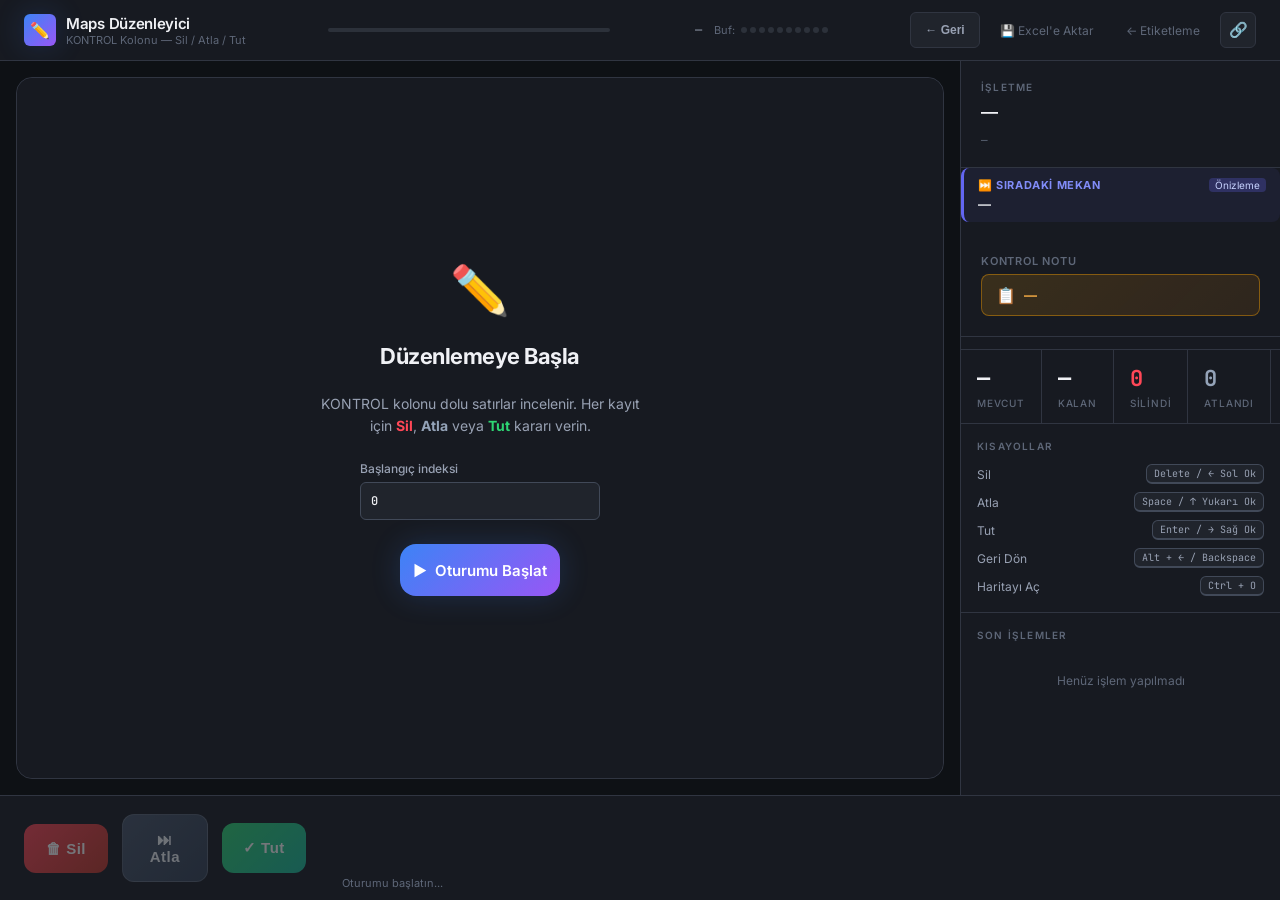
==== static/edit.html @ 7e4ead24 "Ilk surum: Google Maps etiketleme ve SQLite tabanli duzenleme araci Co-Authored-By: Claude Sonnet 5." ====
<!DOCTYPE html>
<html lang="tr">
<head>
  <meta charset="UTF-8" />
  <meta name="viewport" content="width=device-width, initial-scale=1.0" />
  <meta name="description" content="Google Maps kayıtlarını düzenle: KONTROL kolonlu satırları incele, Sil, Atla veya Tut." />
  <title>Maps Düzenleyici — KONTROL Kolonu</title>
  <link rel="stylesheet" href="/static/style.css?v=20261013-edit" />
  <style>
    /* Düzenle Akışı Özel Stilleri */
    .edit-action-bar {
      display: flex;
      gap: 14px;
      padding: 18px 24px;
      background: var(--surface-2);
      border-top: 1px solid var(--border);
      justify-content: center;
      align-items: center;
    }
    .btn-delete {
      flex: 1; max-width: 200px; padding: 16px 20px;
      font-size: 15px; font-weight: 700; border-radius: 12px;
      border: none; cursor: pointer; transition: all 0.2s ease;
      background: linear-gradient(135deg, #ff4757, #c0392b);
      color: #fff; letter-spacing: 0.5px;
    }
    .btn-delete:hover:not(:disabled) { transform: translateY(-2px); box-shadow: 0 8px 24px rgba(255,71,87,0.4); }
    .btn-delete:active:not(:disabled) { transform: translateY(0); }
    .btn-delete:disabled { opacity: 0.4; cursor: not-allowed; }

    .btn-skip {
      flex: 1; max-width: 200px; padding: 16px 20px;
      font-size: 15px; font-weight: 700; border-radius: 12px;
      border: 1px solid rgba(255,255,255,0.15); cursor: pointer; transition: all 0.2s ease;
      background: linear-gradient(135deg, #475569, #334155);
      color: #f1f5f9; letter-spacing: 0.5px;
    }
    .btn-skip:hover:not(:disabled) { transform: translateY(-2px); box-shadow: 0 8px 24px rgba(71,85,105,0.4); background: linear-gradient(135deg, #64748b, #475569); }
    .btn-skip:active:not(:disabled) { transform: translateY(0); }
    .btn-skip:disabled { opacity: 0.4; cursor: not-allowed; }

    .btn-keep {
      flex: 1; max-width: 200px; padding: 16px 20px;
      font-size: 15px; font-weight: 700; border-radius: 12px;
      border: none; cursor: pointer; transition: all 0.2s ease;
      background: linear-gradient(135deg, #2ed573, #1abc9c);
      color: #fff; letter-spacing: 0.5px;
    }
    .btn-keep:hover:not(:disabled) { transform: translateY(-2px); box-shadow: 0 8px 24px rgba(46,213,115,0.4); }
    .btn-keep:active:not(:disabled) { transform: translateY(0); }
    .btn-keep:disabled { opacity: 0.4; cursor: not-allowed; }

    .kontrol-badge {
      display: inline-flex; align-items: center; gap: 8px;
      padding: 10px 14px;
      background: linear-gradient(135deg, rgba(255,165,0,0.15), rgba(255,140,0,0.1));
      border: 1px solid rgba(255,165,0,0.4);
      border-radius: 8px; color: #ffb347;
      font-size: 13px; font-weight: 600;
      width: 100%; box-sizing: border-box; word-break: break-word;
    }
    .kontrol-badge-icon { font-size: 16px; flex-shrink: 0; }

    .edit-history-item {
      display: flex; align-items: center; justify-content: space-between;
      padding: 8px 12px; border-radius: 8px; margin-bottom: 4px;
      font-size: 12px; background: var(--surface-3); gap: 8px;
    }
    .edit-history-name { flex: 1; overflow: hidden; text-overflow: ellipsis; white-space: nowrap; color: var(--text-primary); }
    .edit-history-action { font-weight: 700; font-size: 11px; padding: 2px 8px; border-radius: 4px; flex-shrink: 0; }
    .edit-history-action.deleted { background: rgba(255,71,87,0.2); color: #ff4757; }
    .edit-history-action.kept { background: rgba(46,213,115,0.2); color: #2ed573; }
    .edit-history-action.skipped { background: rgba(148,163,184,0.2); color: #94a3b8; }

    .action-shortcut-hint { font-size: 11px; color: var(--text-muted); text-align: center; padding: 6px 0 10px; }
    .kontrol-section { margin-bottom: 12px; }
    .kontrol-label-text { font-size: 11px; font-weight: 600; color: var(--text-muted); text-transform: uppercase; letter-spacing: 0.8px; margin-bottom: 6px; }

    .back-link {
      display: inline-flex; align-items: center; gap: 6px;
      color: var(--text-muted); font-size: 12px; text-decoration: none;
      padding: 5px 12px; border-radius: 6px; border: 1px solid var(--border);
      transition: all 0.2s;
    }
    .back-link:hover { color: var(--text-primary); border-color: var(--accent); background: rgba(99,102,241,0.08); }

    .next-preview-card {
      border-left: 3px solid #6366f1;
      background: rgba(99, 102, 241, 0.08);
      margin-bottom: 12px;
      padding: 10px 14px;
      border-radius: 8px;
    }
  </style>
</head>
<body>

<div id="app">

  <!-- HEADER -->
  <header id="header">
    <div class="header-brand">
      <div class="brand-icon">&#9999;&#65039;</div>
      <div>
        <h1>Maps Düzenleyici</h1>
        <div class="brand-sub">KONTROL Kolonu &mdash; Sil / Atla / Tut</div>
      </div>
    </div>

    <div id="progress-section">
      <div id="progress-bar-wrapper"><div id="progress-bar-fill"></div></div>
      <span id="progress-text">&mdash;</span>
      <div id="buffer-indicator">
        <span>Buf:</span>
        <div class="buffer-dots" id="buffer-dots">
          <div class="buffer-dot" data-dot="0"></div>
          <div class="buffer-dot" data-dot="1"></div>
          <div class="buffer-dot" data-dot="2"></div>
          <div class="buffer-dot" data-dot="3"></div>
          <div class="buffer-dot" data-dot="4"></div>
          <div class="buffer-dot" data-dot="5"></div>
          <div class="buffer-dot" data-dot="6"></div>
          <div class="buffer-dot" data-dot="7"></div>
          <div class="buffer-dot" data-dot="8"></div>
          <div class="buffer-dot" data-dot="9"></div>
        </div>
      </div>
    </div>

    <div class="header-actions">
      <button class="btn-icon btn-nav" id="back-btn" title="Önceki kayda dön (Alt + Sol Ok)" disabled>← Geri</button>
      <a href="/api/edit/export" class="back-link" id="export-btn" download title="Veritabanındaki güncel hali Excel olarak indir">&#128190; Excel'e Aktar</a>
      <a href="/" class="back-link" title="Etiketleme sayfasına dön">&larr; Etiketleme</a>
      <button class="btn-icon" id="open-url-btn" title="Haritayı tarayıcıda aç" disabled>&#128279;</button>
    </div>
  </header>

  <!-- MAIN -->
  <main id="main-content">

    <section id="screenshot-panel">
      <div id="screenshot-container">

        <!-- Başlangıç Ekranı -->
        <div id="start-screen">
          <div class="start-icon">&#9999;&#65039;</div>
          <h2 class="start-title">Düzenlemeye Başla</h2>
          <p class="start-subtitle">
            KONTROL kolonu dolu satırlar incelenir. Her kayıt için
            <strong style="color:#ff4757">Sil</strong>,
            <strong style="color:#94a3b8">Atla</strong> veya
            <strong style="color:#2ed573">Tut</strong> kararı verin.
          </p>
          <label class="start-index-field" for="start-index-input">
            <span>Başlangıç indeksi</span>
            <input id="start-index-input" type="text" value="0" autocomplete="off" />
          </label>
          <button id="start-btn">
            <span>&#9654;</span> Oturumu Başlat
          </button>
        </div>

        <!-- Loading -->
        <div id="loading-overlay" class="hidden">
          <div class="spinner"></div>
          <div class="loading-text" id="loading-text">Harita yükleniyor...</div>
        </div>

        <div id="error-badge"></div>
        <img id="screenshot-img" alt="Google Maps Screenshot" />
      </div>
    </section>

    <!-- Sağ Bilgi Paneli -->
    <aside id="info-panel">

      <div class="info-card">
        <div class="info-card-label">İşletme</div>
        <div class="business-name" id="business-name">&mdash;</div>
        <div class="url-preview" id="url-preview" title="Tıkla: URL'yi kopyala">&mdash;</div>
      </div>

      <!-- Sonraki Mekan Önizleme Kartı -->
      <div class="next-preview-card" id="next-preview-card">
        <div style="display:flex; justify-content:space-between; align-items:center; margin-bottom: 4px;">
          <span style="font-size:11px; font-weight:700; color:#818cf8; text-transform:uppercase; letter-spacing:0.6px;">⏭️ Sıradaki Mekan</span>
          <span style="font-size:10px; background:rgba(99,102,241,0.25); color:#c7d2fe; padding:1px 6px; border-radius:4px;">Önizleme</span>
        </div>
        <div id="next-business-name" style="font-size:13px; font-weight:600; color:var(--text-primary); overflow:hidden; text-overflow:ellipsis; white-space:nowrap;">
          &mdash;
        </div>
      </div>

      <!-- KONTROL Değeri -->
      <div class="info-card kontrol-section">
        <div class="kontrol-label-text">Kontrol Notu</div>
        <div class="kontrol-badge" id="kontrol-badge">
          <span class="kontrol-badge-icon">&#128203;</span>
          <span id="kontrol-value-text">&mdash;</span>
        </div>
      </div>

      <!-- İstatistikler -->
      <div class="stats-grid" style="grid-template-columns: repeat(5, 1fr);">
        <div class="stat-item">
          <div class="stat-value" id="stat-current">&mdash;</div>
          <div class="stat-label">Mevcut</div>
        </div>
        <div class="stat-item">
          <div class="stat-value" id="stat-remaining">&mdash;</div>
          <div class="stat-label">Kalan</div>
        </div>
        <div class="stat-item">
          <div class="stat-value" id="stat-deleted" style="color:#ff4757;">0</div>
          <div class="stat-label">Silindi</div>
        </div>
        <div class="stat-item">
          <div class="stat-value" id="stat-skipped" style="color:#94a3b8;">0</div>
          <div class="stat-label">Atlandı</div>
        </div>
        <div class="stat-item">
          <div class="stat-value" id="stat-kept" style="color:#2ed573;">0</div>
          <div class="stat-label">Tutuldu</div>
        </div>
      </div>

      <!-- Kısayollar -->
      <div class="shortcuts-section">
        <div class="shortcut-title">Kısayollar</div>
        <div class="shortcut-list">
          <div class="shortcut-item"><span>Sil</span><span class="kbd">Delete / &larr; Sol Ok</span></div>
          <div class="shortcut-item"><span>Atla</span><span class="kbd">Space / &uarr; Yukarı Ok</span></div>
          <div class="shortcut-item"><span>Tut</span><span class="kbd">Enter / &rarr; Sağ Ok</span></div>
          <div class="shortcut-item"><span>Geri Dön</span><span class="kbd">Alt + &larr; / Backspace</span></div>
          <div class="shortcut-item"><span>Haritayı Aç</span><span class="kbd">Ctrl + O</span></div>
        </div>
      </div>

      <!-- Geçmiş -->
      <div class="history-section">
        <div class="history-title">Son İşlemler</div>
        <div class="history-list" id="history-list">
          <p style="font-size:12px; color: var(--text-muted); text-align:center; margin-top: 20px;">
            Henüz işlem yapılmadı
          </p>
        </div>
      </div>

    </aside>
  </main>

  <!-- BOTTOM BAR -->
  <footer id="bottom-bar" style="padding: 0;">
    <div class="edit-action-bar">
      <button class="btn-delete" id="delete-btn" disabled>&#128465; Sil</button>
      <button class="btn-skip" id="skip-btn" disabled>⏭ Atla</button>
      <button class="btn-keep" id="keep-btn" disabled>&#10003; Tut</button>
    </div>
    <p class="action-shortcut-hint" id="action-hint">Oturumu başlatın...</p>
  </footer>

</div>

<!-- Tamamlandı Ekranı -->
<div id="completed-screen">
  <div class="completed-icon">&#127881;</div>
  <div class="completed-title">Tüm Kayıtlar İşlendi!</div>
  <div class="completed-sub" id="completed-sub">Değişiklikler veritabanına kaydedildi.</div>
  <div style="display:flex;gap:12px;justify-content:center;margin-top:8px;">
    <a href="/api/edit/export" download class="btn btn-primary" style="text-decoration:none;display:inline-flex;align-items:center;">&#128190; Excel'e Aktar</a>
    <button class="btn btn-primary" onclick="location.reload()">&#128260; Yeniden Başlat</button>
    <a href="/" class="btn btn-secondary" style="text-decoration:none;display:inline-flex;align-items:center;">&larr; Etiketlemeye Dön</a>
  </div>
</div>

<div id="toast-container"></div>
<script src="/static/edit_app.js?v=20261013-v2"></script>
</body>
</html>
---- static/style.css ----
/* ═══════════════════════════════════════════════════════════════════════════
   Proje V1 — Premium Dark Mode UI
   Design System: HSL tabanlı renk paleti, glassmorphism, micro-animations
   ═══════════════════════════════════════════════════════════════════════════ */

@import url('https://fonts.googleapis.com/css2?family=Inter:wght@300;400;500;600;700&family=JetBrains+Mono:wght@400;500&display=swap');

/* ── CSS Değişkenleri (Design Tokens) ─────────────────────────────────────── */
:root {
  /* Ana renkler */
  --bg-base:        hsl(220, 20%, 7%);
  --bg-surface:     hsl(220, 18%, 11%);
  --bg-elevated:    hsl(220, 16%, 15%);
  --bg-overlay:     hsl(220, 14%, 20%);

  /* Accent: Elektrik mavi-mor gradyan */
  --accent-primary: hsl(217, 91%, 60%);
  --accent-glow:    hsl(217, 91%, 60%, 0.3);
  --accent-hover:   hsl(217, 91%, 68%);
  --accent-grad:    linear-gradient(135deg, hsl(217, 91%, 60%), hsl(265, 89%, 65%));

  /* Metin */
  --text-primary:   hsl(220, 20%, 95%);
  --text-secondary: hsl(220, 15%, 65%);
  --text-muted:     hsl(220, 12%, 42%);
  --text-inverse:   hsl(220, 20%, 7%);

  /* Durum renkleri */
  --success:  hsl(142, 71%, 45%);
  --warning:  hsl(38, 92%, 55%);
  --error:    hsl(0, 84%, 60%);
  --info:     hsl(199, 89%, 55%);

  /* Kenarlıklar */
  --border-subtle: hsl(220, 15%, 22%);
  --border-medium: hsl(220, 15%, 30%);
  --border-accent: hsl(217, 91%, 60%, 0.4);

  /* Gölgeler */
  --shadow-sm: 0 2px 8px hsl(220, 30%, 4%, 0.5);
  --shadow-md: 0 8px 24px hsl(220, 30%, 4%, 0.6);
  --shadow-lg: 0 20px 60px hsl(220, 30%, 4%, 0.8);
  --shadow-accent: 0 0 30px hsl(217, 91%, 60%, 0.2);

  /* Boyutlar */
  --radius-sm: 6px;
  --radius-md: 10px;
  --radius-lg: 16px;
  --radius-xl: 24px;
  --radius-full: 9999px;

  /* Geçişler */
  --transition-fast:   150ms cubic-bezier(0.4, 0, 0.2, 1);
  --transition-normal: 250ms cubic-bezier(0.4, 0, 0.2, 1);
  --transition-slow:   400ms cubic-bezier(0.4, 0, 0.2, 1);
}

/* ── Reset & Base ─────────────────────────────────────────────────────────── */
*, *::before, *::after { box-sizing: border-box; margin: 0; padding: 0; }

html { height: 100%; font-size: 16px; }

body {
  font-family: 'Inter', -apple-system, BlinkMacSystemFont, sans-serif;
  background: var(--bg-base);
  color: var(--text-primary);
  height: 100%;
  overflow: hidden;
  -webkit-font-smoothing: antialiased;
  -moz-osx-font-smoothing: grayscale;
  background-image:
    radial-gradient(ellipse at 15% 20%, hsl(217, 91%, 60%, 0.06) 0%, transparent 50%),
    radial-gradient(ellipse at 85% 80%, hsl(265, 89%, 65%, 0.05) 0%, transparent 50%);
}

/* ── Ana Layout ───────────────────────────────────────────────────────────── */
#app {
  display: flex;
  flex-direction: column;
  height: 100vh;
  width: 100%;
  gap: 0;
}

/* ── Header ───────────────────────────────────────────────────────────────── */
#header {
  display: flex;
  align-items: center;
  justify-content: space-between;
  padding: 12px 24px;
  background: var(--bg-surface);
  border-bottom: 1px solid var(--border-subtle);
  flex-shrink: 0;
  gap: 16px;
  backdrop-filter: blur(8px);
}

.header-brand {
  display: flex;
  align-items: center;
  gap: 10px;
}

.header-brand .brand-icon {
  width: 32px;
  height: 32px;
  border-radius: var(--radius-sm);
  background: var(--accent-grad);
  display: flex;
  align-items: center;
  justify-content: center;
  font-size: 16px;
  box-shadow: var(--shadow-accent);
}

.header-brand h1 {
  font-size: 15px;
  font-weight: 600;
  color: var(--text-primary);
  letter-spacing: -0.3px;
}

.header-brand .brand-sub {
  font-size: 11px;
  color: var(--text-muted);
  font-weight: 400;
}

/* ── Progress Bar ─────────────────────────────────────────────────────────── */
#progress-section {
  display: flex;
  align-items: center;
  gap: 12px;
  flex: 1;
  max-width: 500px;
}

#progress-bar-wrapper {
  flex: 1;
  height: 4px;
  background: var(--bg-overlay);
  border-radius: var(--radius-full);
  overflow: hidden;
}

#progress-bar-fill {
  height: 100%;
  background: var(--accent-grad);
  border-radius: var(--radius-full);
  width: 0%;
  transition: width var(--transition-slow);
  box-shadow: 0 0 8px var(--accent-glow);
}

#progress-text {
  font-size: 12px;
  font-family: 'JetBrains Mono', monospace;
  color: var(--text-secondary);
  white-space: nowrap;
  min-width: 80px;
  text-align: right;
}

/* Buffer göstergesi */
#buffer-indicator {
  display: flex;
  align-items: center;
  gap: 6px;
  font-size: 11px;
  color: var(--text-muted);
  white-space: nowrap;
}

.buffer-dots {
  display: flex;
  gap: 3px;
}

.buffer-dot {
  width: 6px;
  height: 6px;
  border-radius: 50%;
  background: var(--bg-overlay);
  transition: background var(--transition-normal);
}

.buffer-dot.filled { background: var(--success); }
.buffer-dot.half   { background: var(--warning); }

/* ── Header Sağ Taraf ─────────────────────────────────────────────────────── */
.header-actions {
  display: flex;
  align-items: center;
  gap: 8px;
}

.btn-icon {
  width: 36px;
  height: 36px;
  border-radius: var(--radius-sm);
  border: 1px solid var(--border-subtle);
  background: var(--bg-elevated);
  color: var(--text-secondary);
  cursor: pointer;
  display: flex;
  align-items: center;
  justify-content: center;
  font-size: 15px;
  transition: all var(--transition-fast);
}

.btn-icon.btn-nav {
  width: auto;
  min-width: 70px;
  padding: 0 12px;
  gap: 6px;
  font-size: 12px;
  font-weight: 600;
}

.btn-icon:hover {
  background: var(--bg-overlay);
  color: var(--text-primary);
  border-color: var(--border-medium);
}

/* ── Ana İçerik Alanı ─────────────────────────────────────────────────────── */
#main-content {
  display: flex;
  flex: 1;
  overflow: hidden;
  gap: 0;
}

/* ── Screenshot Paneli (Sol) ──────────────────────────────────────────────── */
#screenshot-panel {
  flex: 1;
  display: flex;
  flex-direction: column;
  align-items: center;
  justify-content: center;
  position: relative;
  overflow: hidden;
  background: var(--bg-base);
  padding: 16px;
}

#screenshot-container {
  width: 100%;
  height: 100%;
  display: flex;
  align-items: center;
  justify-content: center;
  border-radius: var(--radius-lg);
  overflow: hidden;
  border: 1px solid var(--border-subtle);
  background: var(--bg-surface);
  position: relative;
  transition: border-color var(--transition-normal);
}

#screenshot-container:hover {
  border-color: var(--border-accent);
  box-shadow: var(--shadow-accent);
}

#screenshot-img {
  max-width: 100%;
  max-height: 100%;
  object-fit: contain;
  display: block;
  opacity: 0;
  transition: opacity var(--transition-slow);
  border-radius: var(--radius-md);
}

#screenshot-img.loaded { opacity: 1; }

/* Loading Overlay */
#loading-overlay {
  position: absolute;
  inset: 0;
  display: flex;
  flex-direction: column;
  align-items: center;
  justify-content: center;
  background: var(--bg-surface);
  border-radius: var(--radius-lg);
  gap: 16px;
  transition: opacity var(--transition-slow);
  z-index: 10;
}

#loading-overlay.hidden { opacity: 0; pointer-events: none; }

.spinner {
  width: 40px;
  height: 40px;
  border: 3px solid var(--border-subtle);
  border-top-color: var(--accent-primary);
  border-radius: 50%;
  animation: spin 0.8s linear infinite;
}

@keyframes spin { to { transform: rotate(360deg); } }

.loading-text {
  font-size: 13px;
  color: var(--text-muted);
  font-weight: 500;
}

/* Başlangıç ekranı */
#start-screen {
  position: absolute;
  inset: 0;
  display: flex;
  flex-direction: column;
  align-items: center;
  justify-content: center;
  gap: 24px;
  z-index: 20;
  background: var(--bg-surface);
  border-radius: var(--radius-lg);
  padding: 40px;
  text-align: center;
  transition: opacity var(--transition-slow);
}

#start-screen.hidden { opacity: 0; pointer-events: none; }

.start-icon {
  font-size: 48px;
  animation: float 3s ease-in-out infinite;
}

@keyframes float {
  0%, 100% { transform: translateY(0); }
  50% { transform: translateY(-10px); }
}

.start-title {
  font-size: 22px;
  font-weight: 700;
  color: var(--text-primary);
  letter-spacing: -0.5px;
}

.start-subtitle {
  font-size: 14px;
  color: var(--text-secondary);
  max-width: 340px;
  line-height: 1.6;
}

.start-index-field {
  display: grid;
  gap: 6px;
  width: min(100%, 240px);
  color: var(--text-secondary);
  font-size: 12px;
  font-weight: 500;
  text-align: left;
}

.start-index-field input {
  width: 100%;
  height: 38px;
  padding: 0 10px;
  border: 1px solid var(--border-medium);
  border-radius: var(--radius-sm);
  background: var(--bg-elevated);
  color: var(--text-primary);
  font: inherit;
  font-family: 'JetBrains Mono', monospace;
}

.start-index-field input:focus {
  outline: none;
  border-color: var(--accent-primary);
  box-shadow: 0 0 0 3px var(--accent-glow);
}

.start-index-field input:disabled {
  cursor: wait;
  opacity: 0.65;
}

/* ── Hata mesajı ─────────────────────────────────────────────────────────── */
#error-badge {
  position: absolute;
  top: 12px;
  right: 12px;
  background: hsl(0, 84%, 60%, 0.15);
  border: 1px solid hsl(0, 84%, 60%, 0.4);
  color: var(--error);
  font-size: 11px;
  padding: 4px 10px;
  border-radius: var(--radius-full);
  display: none;
}

/* ── Sağ Panel ────────────────────────────────────────────────────────────── */
#info-panel {
  width: 320px;
  flex-shrink: 0;
  display: flex;
  flex-direction: column;
  background: var(--bg-surface);
  border-left: 1px solid var(--border-subtle);
  overflow-y: auto;
}

/* ── İşletme Bilgisi Card ─────────────────────────────────────────────────── */
.info-card {
  padding: 20px;
  border-bottom: 1px solid var(--border-subtle);
}

.info-card-label {
  font-size: 10px;
  font-weight: 600;
  text-transform: uppercase;
  letter-spacing: 1.2px;
  color: var(--text-muted);
  margin-bottom: 8px;
}

.business-name {
  font-size: 17px;
  font-weight: 600;
  color: var(--text-primary);
  line-height: 1.4;
  letter-spacing: -0.3px;
  word-break: break-word;
  min-height: 24px;
}

.url-preview {
  margin-top: 8px;
  font-size: 11px;
  color: var(--text-muted);
  font-family: 'JetBrains Mono', monospace;
  overflow: hidden;
  text-overflow: ellipsis;
  white-space: nowrap;
  cursor: pointer;
  transition: color var(--transition-fast);
}

.url-preview:hover { color: var(--accent-primary); }

/* ── Kayıt Özeti ─────────────────────────────────────────────────────────── */
.stats-grid {
  display: grid;
  grid-template-columns: 1fr 1fr;
  gap: 1px;
  background: var(--border-subtle);
  border-top: 1px solid var(--border-subtle);
  border-bottom: 1px solid var(--border-subtle);
}

.stat-item {
  background: var(--bg-surface);
  padding: 14px 16px;
  display: flex;
  flex-direction: column;
  gap: 4px;
}

.stat-value {
  font-size: 22px;
  font-weight: 700;
  color: var(--text-primary);
  font-family: 'JetBrains Mono', monospace;
  letter-spacing: -1px;
}

.stat-label {
  font-size: 10px;
  color: var(--text-muted);
  text-transform: uppercase;
  letter-spacing: 0.8px;
  font-weight: 500;
}

/* ── Klavye Kısayolları ──────────────────────────────────────────────────── */
.shortcuts-section {
  padding: 16px;
  border-bottom: 1px solid var(--border-subtle);
}

.shortcut-title {
  font-size: 10px;
  font-weight: 600;
  text-transform: uppercase;
  letter-spacing: 1.2px;
  color: var(--text-muted);
  margin-bottom: 12px;
}

.shortcut-list {
  display: flex;
  flex-direction: column;
  gap: 8px;
}

.shortcut-item {
  display: flex;
  align-items: center;
  justify-content: space-between;
  font-size: 12px;
  color: var(--text-secondary);
}

.kbd {
  display: inline-flex;
  align-items: center;
  gap: 3px;
  font-size: 10px;
  font-family: 'JetBrains Mono', monospace;
  background: var(--bg-elevated);
  border: 1px solid var(--border-medium);
  border-bottom-width: 2px;
  border-radius: var(--radius-sm);
  padding: 2px 7px;
  color: var(--text-secondary);
  white-space: nowrap;
}

/* ── Son Kayıtlar (History) ──────────────────────────────────────────────── */
.history-section {
  padding: 16px;
  flex: 1;
  overflow-y: auto;
}

.deferred-section {
  padding: 16px;
  border-bottom: 1px solid var(--border-subtle);
}

.section-heading-row {
  display: flex;
  align-items: center;
  justify-content: space-between;
}

.section-heading-row .history-title { margin-bottom: 10px; }

.deferred-count {
  min-width: 22px;
  height: 22px;
  padding: 0 7px;
  display: inline-flex;
  align-items: center;
  justify-content: center;
  border-radius: var(--radius-full);
  background: hsl(38, 92%, 55%, 0.14);
  border: 1px solid hsl(38, 92%, 55%, 0.3);
  color: var(--warning);
  font: 600 10px 'JetBrains Mono', monospace;
}

.deferred-list {
  display: flex;
  flex-direction: column;
  gap: 6px;
  max-height: 150px;
  overflow-y: auto;
}

.empty-list-message {
  padding: 8px 0;
  color: var(--text-muted);
  font-size: 11px;
  text-align: center;
}

.deferred-item {
  width: 100%;
  padding: 8px 10px;
  border: 1px solid var(--border-subtle);
  border-radius: var(--radius-sm);
  background: var(--bg-elevated);
  color: var(--text-secondary);
  font: 500 11px 'Inter', sans-serif;
  text-align: left;
  overflow: hidden;
  text-overflow: ellipsis;
  white-space: nowrap;
  cursor: pointer;
  transition: all var(--transition-fast);
}

.deferred-item:hover,
.deferred-item.active {
  color: var(--text-primary);
  border-color: hsl(38, 92%, 55%, 0.45);
  background: hsl(38, 92%, 55%, 0.08);
}

.history-title {
  font-size: 10px;
  font-weight: 600;
  text-transform: uppercase;
  letter-spacing: 1.2px;
  color: var(--text-muted);
  margin-bottom: 12px;
}

.history-list {
  display: flex;
  flex-direction: column;
  gap: 6px;
}

.history-item {
  display: flex;
  flex-direction: column;
  gap: 2px;
  padding: 8px 10px;
  border-radius: var(--radius-sm);
  background: var(--bg-elevated);
  border: 1px solid var(--border-subtle);
  animation: slideIn 0.2s ease-out;
}

@keyframes slideIn {
  from { opacity: 0; transform: translateY(-4px); }
  to   { opacity: 1; transform: translateY(0); }
}

.history-item-name {
  font-size: 11px;
  color: var(--text-secondary);
  overflow: hidden;
  text-overflow: ellipsis;
  white-space: nowrap;
}

.history-item-cat {
  font-size: 12px;
  font-weight: 600;
  color: var(--success);
}

/* ── Alt Bar (Input Alanı) ────────────────────────────────────────────────── */
#bottom-bar {
  padding: 12px 20px;
  background: var(--bg-surface);
  border-top: 1px solid var(--border-subtle);
  display: flex;
  gap: 12px;
  align-items: flex-end;
  flex-shrink: 0;
}

.bottom-actions {
  display: flex;
  gap: 8px;
  align-items: center;
}

.btn-defer {
  color: var(--warning);
  border-color: hsl(38, 92%, 55%, 0.35);
}

#inputs-row {
  flex: 1;
  display: flex;
  gap: 10px;
  align-items: flex-end;
}

.input-group {
  display: flex;
  flex-direction: column;
  gap: 4px;
  flex: 1;
  min-width: 0;
}

.input-group--main {
  flex: 1.6;
}

.input-label {
  font-size: 10px;
  font-weight: 600;
  text-transform: uppercase;
  letter-spacing: 0.8px;
  color: var(--text-muted);
  padding-left: 4px;
  white-space: nowrap;
  overflow: hidden;
  text-overflow: ellipsis;
}

.input-field-wrapper {
  position: relative;
  display: flex;
  align-items: center;
}

.input-field-wrapper input {
  width: 100%;
  height: 44px;
  background: var(--bg-elevated);
  border: 1.5px solid var(--border-medium);
  border-radius: var(--radius-md);
  color: var(--text-primary);
  font-family: 'Inter', sans-serif;
  font-size: 14px;
  font-weight: 500;
  padding: 0 12px;
  outline: none;
  transition: all var(--transition-fast);
  caret-color: var(--accent-primary);
}

.input-field-wrapper input::placeholder {
  color: var(--text-muted);
  font-weight: 400;
  font-size: 12px;
}

.input-field-wrapper input:focus {
  border-color: var(--accent-primary);
  background: var(--bg-overlay);
  box-shadow: 0 0 0 3px var(--accent-glow);
}

.input-field-wrapper input:disabled {
  opacity: 0.4;
  cursor: not-allowed;
}

/* Ana kategori input'unda suffix */
.input-group--main .input-field-wrapper input {
  padding-right: 48px;
}

.input-suffix {
  position: absolute;
  right: 10px;
  font-size: 10px;
  color: var(--text-muted);
  pointer-events: none;
  font-family: 'JetBrains Mono', monospace;
}

/* ── Butonlar ─────────────────────────────────────────────────────────────── */
.btn {
  height: 48px;
  border: none;
  border-radius: var(--radius-md);
  font-family: 'Inter', sans-serif;
  font-weight: 600;
  font-size: 14px;
  cursor: pointer;
  display: flex;
  align-items: center;
  justify-content: center;
  gap: 8px;
  transition: all var(--transition-fast);
  white-space: nowrap;
  flex-shrink: 0;
}

.btn:active { transform: scale(0.97); }
.btn:disabled { opacity: 0.4; cursor: not-allowed; transform: none; }

.btn-primary {
  background: var(--accent-grad);
  color: white;
  padding: 0 20px;
  box-shadow: var(--shadow-accent);
  min-width: 120px;
}

.btn-primary:hover:not(:disabled) {
  box-shadow: 0 0 40px var(--accent-glow);
  filter: brightness(1.1);
}

.btn-secondary {
  background: var(--bg-elevated);
  color: var(--text-secondary);
  padding: 0 16px;
  border: 1px solid var(--border-medium);
}

.btn-secondary:hover:not(:disabled) {
  background: var(--bg-overlay);
  color: var(--text-primary);
}

.btn-success {
  background: hsl(142, 71%, 45%, 0.15);
  color: var(--success);
  border: 1px solid hsl(142, 71%, 45%, 0.35);
  padding: 0 16px;
}

/* ── Başlat Butonu ────────────────────────────────────────────────────────── */
#start-btn {
  height: 52px;
  min-width: 160px;
  font-size: 15px;
  border-radius: var(--radius-lg);
  background: var(--accent-grad);
  color: white;
  border: none;
  cursor: pointer;
  font-family: 'Inter', sans-serif;
  font-weight: 600;
  display: flex;
  align-items: center;
  justify-content: center;
  gap: 8px;
  transition: all var(--transition-normal);
  box-shadow: var(--shadow-accent);
}

#start-btn:hover { filter: brightness(1.12); box-shadow: 0 0 50px var(--accent-glow); }
#start-btn:active { transform: scale(0.97); }
#start-btn:disabled { opacity: 0.6; cursor: not-allowed; transform: none; }

/* ── Toast Bildirimleri ──────────────────────────────────────────────────── */
#toast-container {
  position: fixed;
  bottom: 80px;
  left: 50%;
  transform: translateX(-50%);
  display: flex;
  flex-direction: column;
  gap: 8px;
  z-index: 1000;
  pointer-events: none;
}

.toast {
  background: var(--bg-elevated);
  border: 1px solid var(--border-medium);
  color: var(--text-primary);
  font-size: 13px;
  font-weight: 500;
  padding: 10px 16px;
  border-radius: var(--radius-lg);
  box-shadow: var(--shadow-md);
  animation: toastIn 0.3s ease-out, toastOut 0.3s ease-in 2.5s forwards;
  backdrop-filter: blur(8px);
}

.toast.success { border-color: hsl(142, 71%, 45%, 0.5); color: var(--success); }
.toast.error   { border-color: hsl(0, 84%, 60%, 0.5); color: var(--error); }

@keyframes toastIn {
  from { opacity: 0; transform: translateY(12px) scale(0.95); }
  to   { opacity: 1; transform: translateY(0) scale(1); }
}

@keyframes toastOut {
  from { opacity: 1; transform: translateY(0) scale(1); }
  to   { opacity: 0; transform: translateY(-8px) scale(0.95); }
}

/* ── Tamamlandı Ekranı ───────────────────────────────────────────────────── */
#completed-screen {
  position: fixed;
  inset: 0;
  background: hsl(220, 20%, 7%, 0.95);
  display: flex;
  flex-direction: column;
  align-items: center;
  justify-content: center;
  z-index: 100;
  gap: 20px;
  backdrop-filter: blur(12px);
  opacity: 0;
  pointer-events: none;
  transition: opacity var(--transition-slow);
}

#completed-screen.visible { opacity: 1; pointer-events: all; }

.completed-icon {
  font-size: 64px;
  animation: celebrate 0.6s ease-out;
}

@keyframes celebrate {
  0%   { transform: scale(0) rotate(-20deg); }
  60%  { transform: scale(1.2) rotate(5deg); }
  100% { transform: scale(1) rotate(0); }
}

.completed-title {
  font-size: 28px;
  font-weight: 700;
  color: var(--text-primary);
  letter-spacing: -0.8px;
}

.completed-sub {
  font-size: 15px;
  color: var(--text-secondary);
}

/* ── Scrollbar ────────────────────────────────────────────────────────────── */
::-webkit-scrollbar { width: 4px; }
::-webkit-scrollbar-track { background: transparent; }
::-webkit-scrollbar-thumb { background: var(--border-medium); border-radius: var(--radius-full); }
::-webkit-scrollbar-thumb:hover { background: var(--border-accent); }

/* ── Responsive ───────────────────────────────────────────────────────────── */
@media (max-width: 900px) {
  #info-panel { width: 260px; }
  .stats-grid { grid-template-columns: 1fr; }
  .stat-value { font-size: 18px; }

  #inputs-row {
    flex-wrap: wrap;
  }

  .input-group {
    flex: 1 1 calc(50% - 5px);
    min-width: 120px;
  }

  .input-group--main {
    flex: 1 1 100%;
  }
}

/* ── Shake Animasyonu (boş kategori uyarısı) ─────────────────────────────── */
@keyframes shake {
  0%, 100% { transform: translateX(0); }
  25%      { transform: translateX(-4px); }
  75%      { transform: translateX(4px); }
}

.shake { animation: shake 0.3s ease-in-out; }
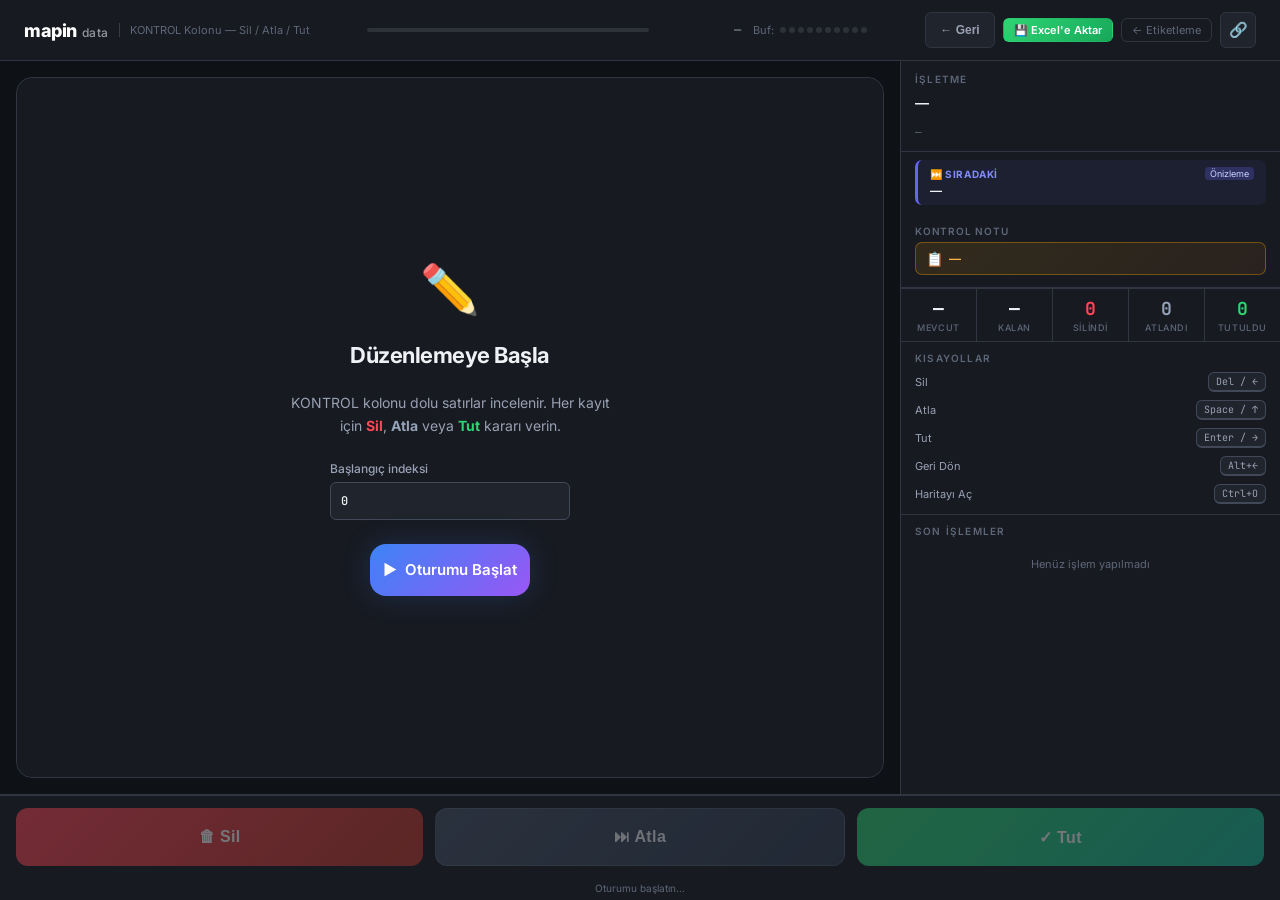
==== commit 62140244: "Capture engine, Excel sema algilama, CLI ve testler eklendi - capture_engine, capture_store, rate_co" ====
--- a/static/edit.html
+++ b/static/edit.html
@@ -4,92 +4,211 @@
   <meta charset="UTF-8" />
   <meta name="viewport" content="width=device-width, initial-scale=1.0" />
   <meta name="description" content="Google Maps kayıtlarını düzenle: KONTROL kolonlu satırları incele, Sil, Atla veya Tut." />
-  <title>Maps Düzenleyici — KONTROL Kolonu</title>
+  <title>Mapin Etiket Sistemi — KONTROL Kolonu</title>
   <link rel="stylesheet" href="/static/style.css?v=20261013-edit" />
   <style>
-    /* Düzenle Akışı Özel Stilleri */
-    .edit-action-bar {
+    /* ── Düzenleme Sayfası Özel Stilleri ─────────────────────────── */
+
+    /* Info paneli kaydırmaz; tüm içerik görünür */
+    #info-panel {
+      overflow-y: hidden !important;
       display: flex;
-      gap: 14px;
-      padding: 18px 24px;
-      background: var(--surface-2);
-      border-top: 1px solid var(--border);
-      justify-content: center;
-      align-items: center;
+      flex-direction: column;
+    }
+
+    /* Harita paneli: padding ve border ile estetik görünüm */
+    #screenshot-panel {
+      padding: 16px !important;
+    }
+
+    #screenshot-container {
+      width: 100% !important;
+      height: 100% !important;
+      border: 1px solid var(--border-subtle) !important;
+      border-radius: var(--radius-lg) !important;
+      background: var(--bg-surface) !important;
+    }
+
+    #screenshot-img {
+      max-width: 100% !important;
+      max-height: 100% !important;
+      width: auto !important;
+      height: auto !important;
+      object-fit: contain !important;
+      border-radius: var(--radius-md) !important;
+    }
+
+    /* Sağ panel genişliği */
+    #info-panel {
+      width: 380px !important;
+    }
+
+    /* Üç buton — eşit genişlik, büyük boyut */
+    .btn-delete, .btn-skip, .btn-keep {
+      flex: 1;
+      padding: 18px 8px;
+      font-size: 16px;
+      font-weight: 700;
+      border-radius: 12px;
+      cursor: pointer;
+      transition: all 0.2s ease;
+      color: #fff;
+      letter-spacing: 0.4px;
+      text-align: center;
+      white-space: nowrap;
+      min-height: 58px;
     }
     .btn-delete {
-      flex: 1; max-width: 200px; padding: 16px 20px;
-      font-size: 15px; font-weight: 700; border-radius: 12px;
-      border: none; cursor: pointer; transition: all 0.2s ease;
+      border: none;
       background: linear-gradient(135deg, #ff4757, #c0392b);
-      color: #fff; letter-spacing: 0.5px;
-    }
-    .btn-delete:hover:not(:disabled) { transform: translateY(-2px); box-shadow: 0 8px 24px rgba(255,71,87,0.4); }
+    }
+    .btn-delete:hover:not(:disabled) { transform: translateY(-2px); box-shadow: 0 6px 20px rgba(255,71,87,0.45); }
     .btn-delete:active:not(:disabled) { transform: translateY(0); }
     .btn-delete:disabled { opacity: 0.4; cursor: not-allowed; }
 
     .btn-skip {
-      flex: 1; max-width: 200px; padding: 16px 20px;
-      font-size: 15px; font-weight: 700; border-radius: 12px;
-      border: 1px solid rgba(255,255,255,0.15); cursor: pointer; transition: all 0.2s ease;
+      border: 1px solid rgba(255,255,255,0.12);
       background: linear-gradient(135deg, #475569, #334155);
-      color: #f1f5f9; letter-spacing: 0.5px;
-    }
-    .btn-skip:hover:not(:disabled) { transform: translateY(-2px); box-shadow: 0 8px 24px rgba(71,85,105,0.4); background: linear-gradient(135deg, #64748b, #475569); }
+      color: #f1f5f9;
+    }
+    .btn-skip:hover:not(:disabled) { transform: translateY(-2px); box-shadow: 0 6px 20px rgba(71,85,105,0.4); background: linear-gradient(135deg, #64748b, #475569); }
     .btn-skip:active:not(:disabled) { transform: translateY(0); }
     .btn-skip:disabled { opacity: 0.4; cursor: not-allowed; }
 
     .btn-keep {
-      flex: 1; max-width: 200px; padding: 16px 20px;
-      font-size: 15px; font-weight: 700; border-radius: 12px;
-      border: none; cursor: pointer; transition: all 0.2s ease;
+      border: none;
       background: linear-gradient(135deg, #2ed573, #1abc9c);
-      color: #fff; letter-spacing: 0.5px;
-    }
-    .btn-keep:hover:not(:disabled) { transform: translateY(-2px); box-shadow: 0 8px 24px rgba(46,213,115,0.4); }
+    }
+    .btn-keep:hover:not(:disabled) { transform: translateY(-2px); box-shadow: 0 6px 20px rgba(46,213,115,0.45); }
     .btn-keep:active:not(:disabled) { transform: translateY(0); }
     .btn-keep:disabled { opacity: 0.4; cursor: not-allowed; }
 
+    /* ── Kontrol Badge ───────────────────────────────────────────── */
     .kontrol-badge {
-      display: inline-flex; align-items: center; gap: 8px;
-      padding: 10px 14px;
-      background: linear-gradient(135deg, rgba(255,165,0,0.15), rgba(255,140,0,0.1));
-      border: 1px solid rgba(255,165,0,0.4);
-      border-radius: 8px; color: #ffb347;
-      font-size: 13px; font-weight: 600;
+      display: inline-flex; align-items: center; gap: 6px;
+      padding: 7px 10px;
+      background: linear-gradient(135deg, rgba(255,165,0,0.12), rgba(255,140,0,0.08));
+      border: 1px solid rgba(255,165,0,0.35);
+      border-radius: 7px; color: #ffb347;
+      font-size: 12px; font-weight: 600;
       width: 100%; box-sizing: border-box; word-break: break-word;
     }
-    .kontrol-badge-icon { font-size: 16px; flex-shrink: 0; }
-
+    .kontrol-badge-icon { font-size: 14px; flex-shrink: 0; }
+
+    /* ── İstatistik Grid ─────────────────────────────────────────── */
+    /* 5 kolon tek satırda: Mevcut Kalan Silindi Atlandı Tutuldu */
+    .edit-stats-row {
+      display: grid;
+      grid-template-columns: repeat(5, 1fr);
+      gap: 1px;
+      background: var(--border-subtle);
+      border-top: 1px solid var(--border-subtle);
+      border-bottom: 1px solid var(--border-subtle);
+      flex-shrink: 0;
+    }
+    .edit-stat-item {
+      background: var(--bg-surface);
+      padding: 8px 4px;
+      display: flex;
+      flex-direction: column;
+      align-items: center;
+      gap: 2px;
+    }
+    .edit-stat-value {
+      font-size: 18px;
+      font-weight: 700;
+      font-family: 'JetBrains Mono', monospace;
+      letter-spacing: -0.5px;
+      color: var(--text-primary);
+    }
+    .edit-stat-label {
+      font-size: 9px;
+      color: var(--text-muted);
+      text-transform: uppercase;
+      letter-spacing: 0.6px;
+      font-weight: 500;
+      white-space: nowrap;
+    }
+
+    /* ── Geçmiş ──────────────────────────────────────────────────── */
     .edit-history-item {
       display: flex; align-items: center; justify-content: space-between;
-      padding: 8px 12px; border-radius: 8px; margin-bottom: 4px;
-      font-size: 12px; background: var(--surface-3); gap: 8px;
+      padding: 5px 10px; border-radius: 6px; margin-bottom: 3px;
+      font-size: 11px; background: var(--bg-elevated); gap: 8px;
+      border: 1px solid var(--border-subtle);
     }
     .edit-history-name { flex: 1; overflow: hidden; text-overflow: ellipsis; white-space: nowrap; color: var(--text-primary); }
-    .edit-history-action { font-weight: 700; font-size: 11px; padding: 2px 8px; border-radius: 4px; flex-shrink: 0; }
+    .edit-history-action { font-weight: 700; font-size: 10px; padding: 2px 6px; border-radius: 4px; flex-shrink: 0; }
     .edit-history-action.deleted { background: rgba(255,71,87,0.2); color: #ff4757; }
     .edit-history-action.kept { background: rgba(46,213,115,0.2); color: #2ed573; }
     .edit-history-action.skipped { background: rgba(148,163,184,0.2); color: #94a3b8; }
 
-    .action-shortcut-hint { font-size: 11px; color: var(--text-muted); text-align: center; padding: 6px 0 10px; }
-    .kontrol-section { margin-bottom: 12px; }
-    .kontrol-label-text { font-size: 11px; font-weight: 600; color: var(--text-muted); text-transform: uppercase; letter-spacing: 0.8px; margin-bottom: 6px; }
-
+    .action-shortcut-hint { font-size: 10px; color: var(--text-muted); text-align: center; padding: 4px 0 6px; }
+    .kontrol-section { margin-bottom: 0; }
+    .kontrol-label-text { font-size: 10px; font-weight: 600; color: var(--text-muted); text-transform: uppercase; letter-spacing: 0.8px; margin-bottom: 5px; }
+
+    /* ── Linkler ─────────────────────────────────────────────────── */
     .back-link {
-      display: inline-flex; align-items: center; gap: 6px;
-      color: var(--text-muted); font-size: 12px; text-decoration: none;
-      padding: 5px 12px; border-radius: 6px; border: 1px solid var(--border);
+      display: inline-flex; align-items: center; gap: 5px;
+      color: var(--text-muted); font-size: 11px; text-decoration: none;
+      padding: 4px 10px; border-radius: 6px; border: 1px solid var(--border-subtle);
       transition: all 0.2s;
     }
-    .back-link:hover { color: var(--text-primary); border-color: var(--accent); background: rgba(99,102,241,0.08); }
-
+    .export-link { color: #fff; background: linear-gradient(135deg, #2ed573, #17a85a); border-color: transparent; font-weight: 600; }
+    .export-link:hover { color: #fff; background: linear-gradient(135deg, #3bea84, #1fbd68); border-color: transparent; }
+    .back-link:hover { color: var(--text-primary); border-color: var(--border-accent); background: rgba(99,102,241,0.08); }
+
+    /* ── Sıradaki Mekan Kartı ────────────────────────────────────── */
     .next-preview-card {
       border-left: 3px solid #6366f1;
       background: rgba(99, 102, 241, 0.08);
-      margin-bottom: 12px;
-      padding: 10px 14px;
-      border-radius: 8px;
+      padding: 7px 12px;
+      border-radius: 7px;
+      flex-shrink: 0;
+    }
+
+    /* ── Info Panel İç Bölümler ──────────────────────────────────── */
+    .info-card {
+      padding: 12px 14px !important;
+    }
+
+    .business-name {
+      font-size: 14px !important;
+    }
+
+    .shortcuts-section {
+      padding: 10px 14px !important;
+    }
+
+    .shortcut-item {
+      font-size: 11px !important;
+    }
+
+    .history-section {
+      padding: 10px 14px !important;
+      flex: 1;
+      overflow-y: auto;
+      min-height: 0;
+    }
+
+    .history-title, .shortcut-title {
+      margin-bottom: 8px !important;
+    }
+
+    #bottom-bar {
+      padding: 0 !important;
+      width: 100% !important;
+      display: block !important;
+    }
+
+    .edit-action-bar {
+      display: flex !important;
+      gap: 12px !important;
+      padding: 12px 16px !important;
+      background: var(--bg-surface) !important;
+      border-top: 1px solid var(--border-subtle) !important;
+      width: 100% !important;
+      box-sizing: border-box !important;
     }
   </style>
 </head>
@@ -99,10 +218,12 @@
 
   <!-- HEADER -->
   <header id="header">
-    <div class="header-brand">
-      <div class="brand-icon">&#9999;&#65039;</div>
-      <div>
-        <h1>Maps Düzenleyici</h1>
+    <div class="header-brand" style="gap:10px;">
+      <div style="display:flex;align-items:baseline;gap:1px;">
+        <span style="font-size:18px;font-weight:800;color:#fff;letter-spacing:-0.5px;font-family:'Inter',sans-serif;">mapin</span>
+        <span style="font-size:12px;font-weight:500;color:rgba(255,255,255,0.55);letter-spacing:0.5px;font-family:'Inter',sans-serif;margin-left:4px;">data</span>
+      </div>
+      <div style="border-left:1px solid rgba(255,255,255,0.15);padding-left:10px;">
         <div class="brand-sub">KONTROL Kolonu &mdash; Sil / Atla / Tut</div>
       </div>
     </div>
@@ -129,7 +250,7 @@
 
     <div class="header-actions">
       <button class="btn-icon btn-nav" id="back-btn" title="Önceki kayda dön (Alt + Sol Ok)" disabled>← Geri</button>
-      <a href="/api/edit/export" class="back-link" id="export-btn" download title="Veritabanındaki güncel hali Excel olarak indir">&#128190; Excel'e Aktar</a>
+      <a href="/api/edit/export" class="back-link export-link" id="export-btn" download title="Veritabanındaki güncel hali Excel olarak indir">&#128190; Excel'e Aktar</a>
       <a href="/" class="back-link" title="Etiketleme sayfasına dön">&larr; Etiketleme</a>
       <button class="btn-icon" id="open-url-btn" title="Haritayı tarayıcıda aç" disabled>&#128279;</button>
     </div>
@@ -174,25 +295,26 @@
     <!-- Sağ Bilgi Paneli -->
     <aside id="info-panel">
 
-      <div class="info-card">
+      <!-- İşletme Adı -->
+      <div class="info-card" style="flex-shrink:0;">
         <div class="info-card-label">İşletme</div>
         <div class="business-name" id="business-name">&mdash;</div>
         <div class="url-preview" id="url-preview" title="Tıkla: URL'yi kopyala">&mdash;</div>
       </div>
 
-      <!-- Sonraki Mekan Önizleme Kartı -->
-      <div class="next-preview-card" id="next-preview-card">
-        <div style="display:flex; justify-content:space-between; align-items:center; margin-bottom: 4px;">
-          <span style="font-size:11px; font-weight:700; color:#818cf8; text-transform:uppercase; letter-spacing:0.6px;">⏭️ Sıradaki Mekan</span>
-          <span style="font-size:10px; background:rgba(99,102,241,0.25); color:#c7d2fe; padding:1px 6px; border-radius:4px;">Önizleme</span>
-        </div>
-        <div id="next-business-name" style="font-size:13px; font-weight:600; color:var(--text-primary); overflow:hidden; text-overflow:ellipsis; white-space:nowrap;">
+      <!-- Sıradaki Mekan -->
+      <div class="next-preview-card" id="next-preview-card" style="margin:8px 14px; flex-shrink:0;">
+        <div style="display:flex; justify-content:space-between; align-items:center; margin-bottom:3px;">
+          <span style="font-size:10px; font-weight:700; color:#818cf8; text-transform:uppercase; letter-spacing:0.6px;">⏭️ Sıradaki</span>
+          <span style="font-size:9px; background:rgba(99,102,241,0.25); color:#c7d2fe; padding:1px 5px; border-radius:4px;">Önizleme</span>
+        </div>
+        <div id="next-business-name" style="font-size:12px; font-weight:600; color:var(--text-primary); overflow:hidden; text-overflow:ellipsis; white-space:nowrap;">
           &mdash;
         </div>
       </div>
 
       <!-- KONTROL Değeri -->
-      <div class="info-card kontrol-section">
+      <div class="info-card kontrol-section" style="flex-shrink:0;">
         <div class="kontrol-label-text">Kontrol Notu</div>
         <div class="kontrol-badge" id="kontrol-badge">
           <span class="kontrol-badge-icon">&#128203;</span>
@@ -200,39 +322,39 @@
         </div>
       </div>
 
-      <!-- İstatistikler -->
-      <div class="stats-grid" style="grid-template-columns: repeat(5, 1fr);">
-        <div class="stat-item">
-          <div class="stat-value" id="stat-current">&mdash;</div>
-          <div class="stat-label">Mevcut</div>
-        </div>
-        <div class="stat-item">
-          <div class="stat-value" id="stat-remaining">&mdash;</div>
-          <div class="stat-label">Kalan</div>
-        </div>
-        <div class="stat-item">
-          <div class="stat-value" id="stat-deleted" style="color:#ff4757;">0</div>
-          <div class="stat-label">Silindi</div>
-        </div>
-        <div class="stat-item">
-          <div class="stat-value" id="stat-skipped" style="color:#94a3b8;">0</div>
-          <div class="stat-label">Atlandı</div>
-        </div>
-        <div class="stat-item">
-          <div class="stat-value" id="stat-kept" style="color:#2ed573;">0</div>
-          <div class="stat-label">Tutuldu</div>
+      <!-- İstatistikler: 5 kolon, tek satır -->
+      <div class="edit-stats-row" style="flex-shrink:0;">
+        <div class="edit-stat-item">
+          <div class="edit-stat-value" id="stat-current">&mdash;</div>
+          <div class="edit-stat-label">Mevcut</div>
+        </div>
+        <div class="edit-stat-item">
+          <div class="edit-stat-value" id="stat-remaining">&mdash;</div>
+          <div class="edit-stat-label">Kalan</div>
+        </div>
+        <div class="edit-stat-item">
+          <div class="edit-stat-value" id="stat-deleted" style="color:#ff4757;">0</div>
+          <div class="edit-stat-label">Silindi</div>
+        </div>
+        <div class="edit-stat-item">
+          <div class="edit-stat-value" id="stat-skipped" style="color:#94a3b8;">0</div>
+          <div class="edit-stat-label">Atlandı</div>
+        </div>
+        <div class="edit-stat-item">
+          <div class="edit-stat-value" id="stat-kept" style="color:#2ed573;">0</div>
+          <div class="edit-stat-label">Tutuldu</div>
         </div>
       </div>
 
       <!-- Kısayollar -->
-      <div class="shortcuts-section">
+      <div class="shortcuts-section" style="flex-shrink:0;">
         <div class="shortcut-title">Kısayollar</div>
         <div class="shortcut-list">
-          <div class="shortcut-item"><span>Sil</span><span class="kbd">Delete / &larr; Sol Ok</span></div>
-          <div class="shortcut-item"><span>Atla</span><span class="kbd">Space / &uarr; Yukarı Ok</span></div>
-          <div class="shortcut-item"><span>Tut</span><span class="kbd">Enter / &rarr; Sağ Ok</span></div>
-          <div class="shortcut-item"><span>Geri Dön</span><span class="kbd">Alt + &larr; / Backspace</span></div>
-          <div class="shortcut-item"><span>Haritayı Aç</span><span class="kbd">Ctrl + O</span></div>
+          <div class="shortcut-item"><span>Sil</span><span class="kbd">Del / &larr;</span></div>
+          <div class="shortcut-item"><span>Atla</span><span class="kbd">Space / &uarr;</span></div>
+          <div class="shortcut-item"><span>Tut</span><span class="kbd">Enter / &rarr;</span></div>
+          <div class="shortcut-item"><span>Geri Dön</span><span class="kbd">Alt+&larr;</span></div>
+          <div class="shortcut-item"><span>Haritayı Aç</span><span class="kbd">Ctrl+O</span></div>
         </div>
       </div>
 
@@ -240,7 +362,7 @@
       <div class="history-section">
         <div class="history-title">Son İşlemler</div>
         <div class="history-list" id="history-list">
-          <p style="font-size:12px; color: var(--text-muted); text-align:center; margin-top: 20px;">
+          <p style="font-size:11px; color: var(--text-muted); text-align:center; margin-top:12px;">
             Henüz işlem yapılmadı
           </p>
         </div>
